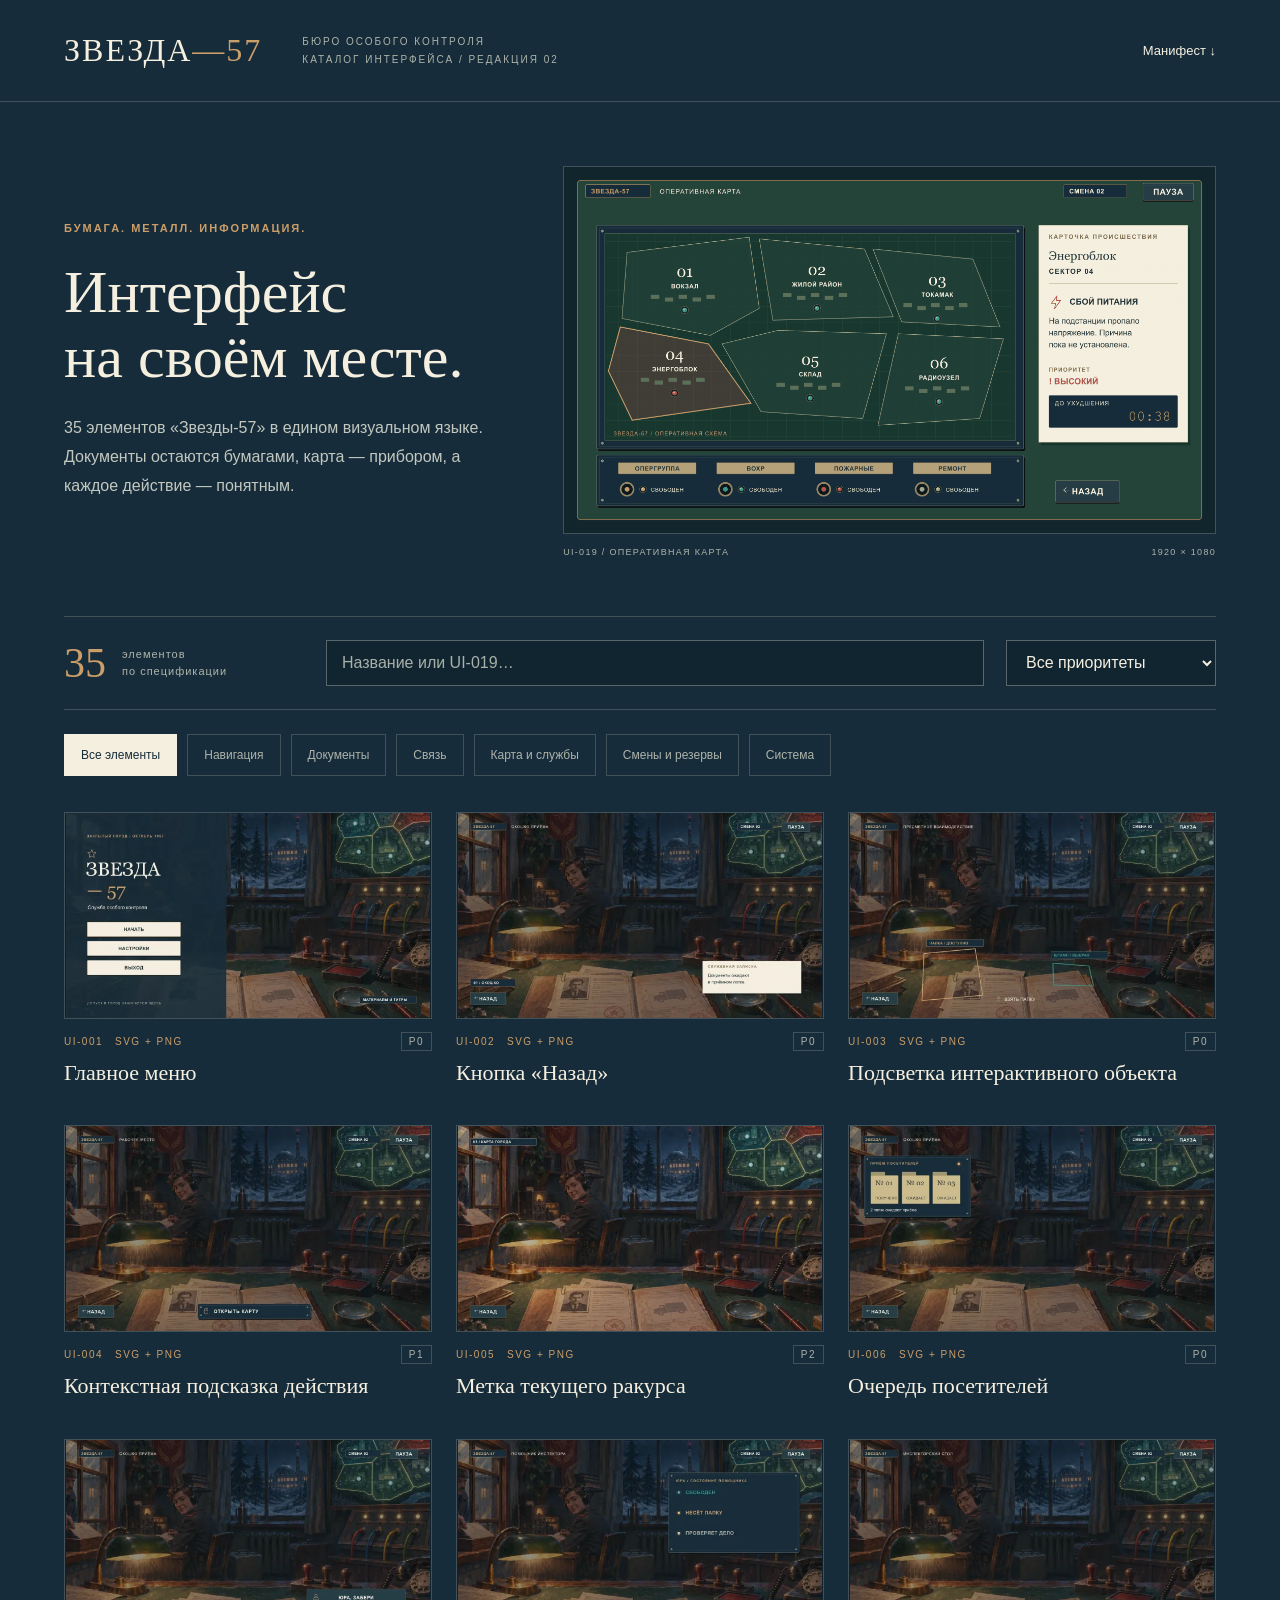
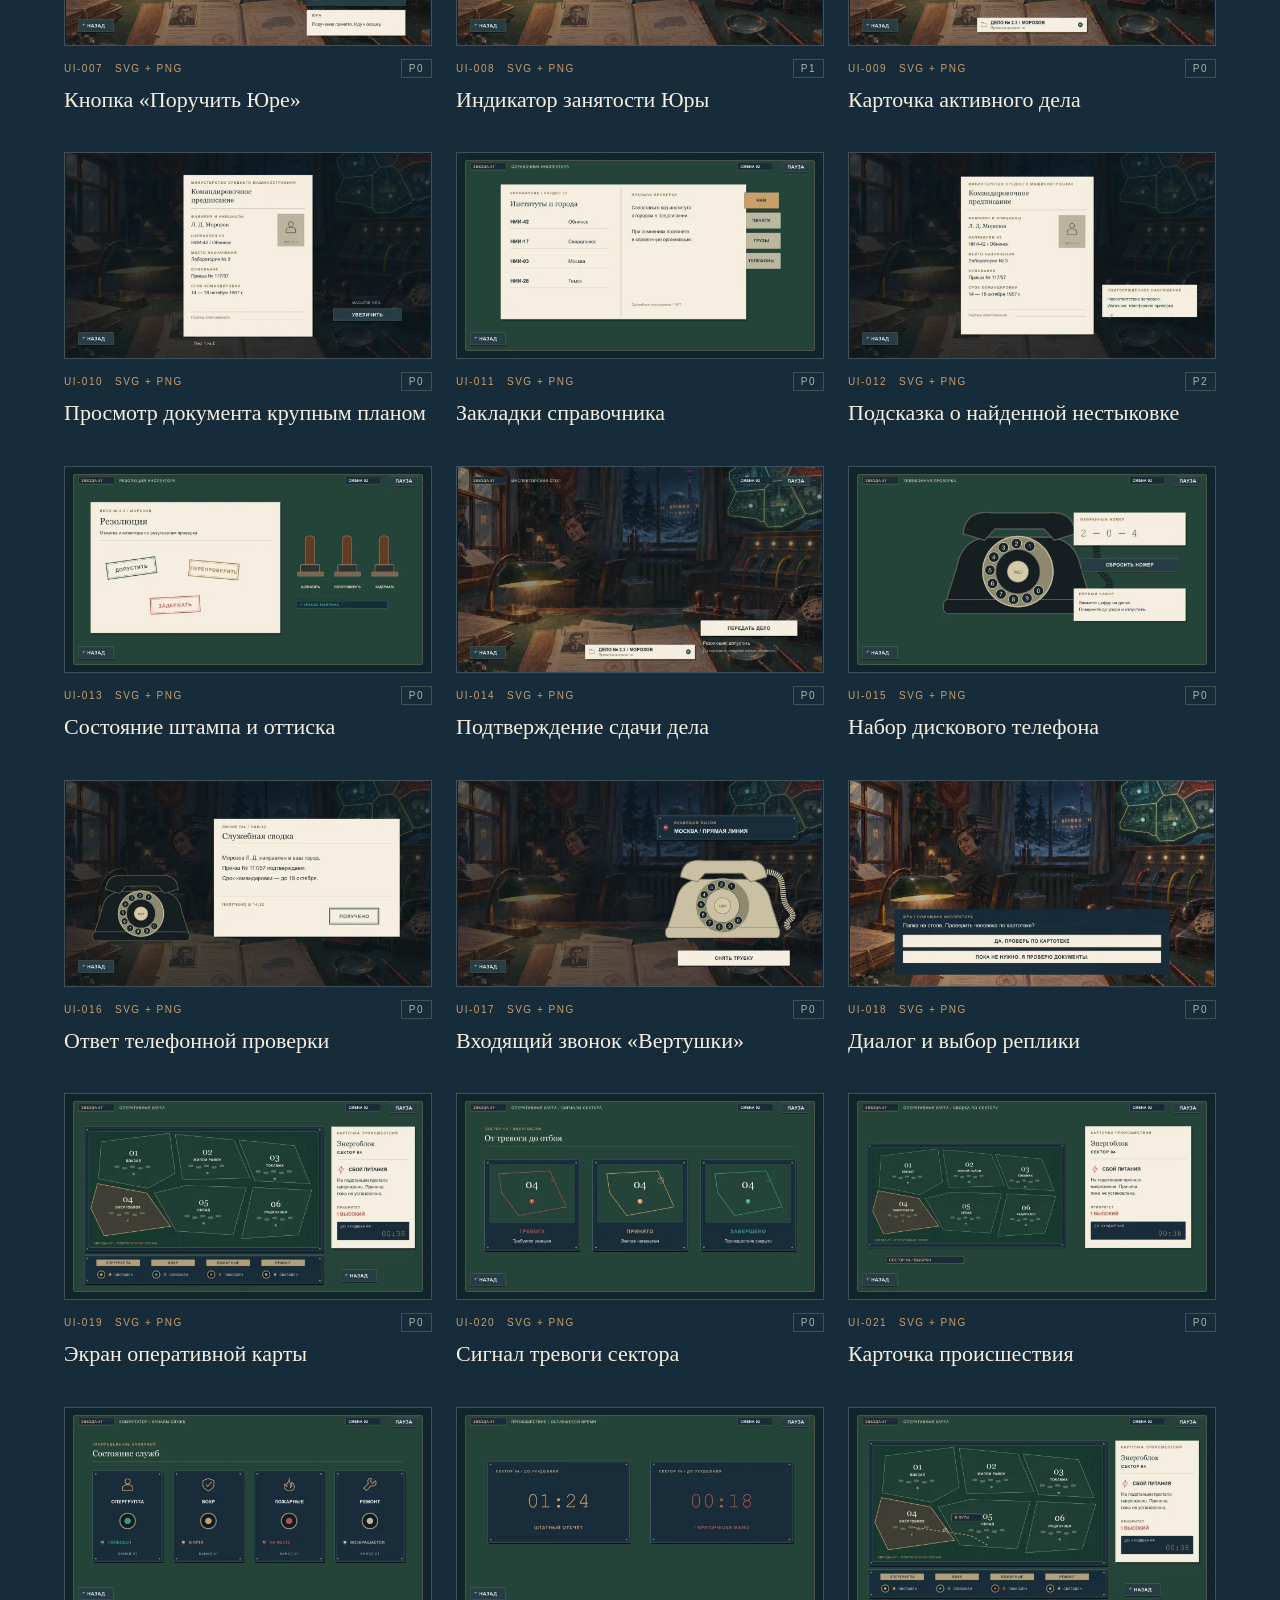
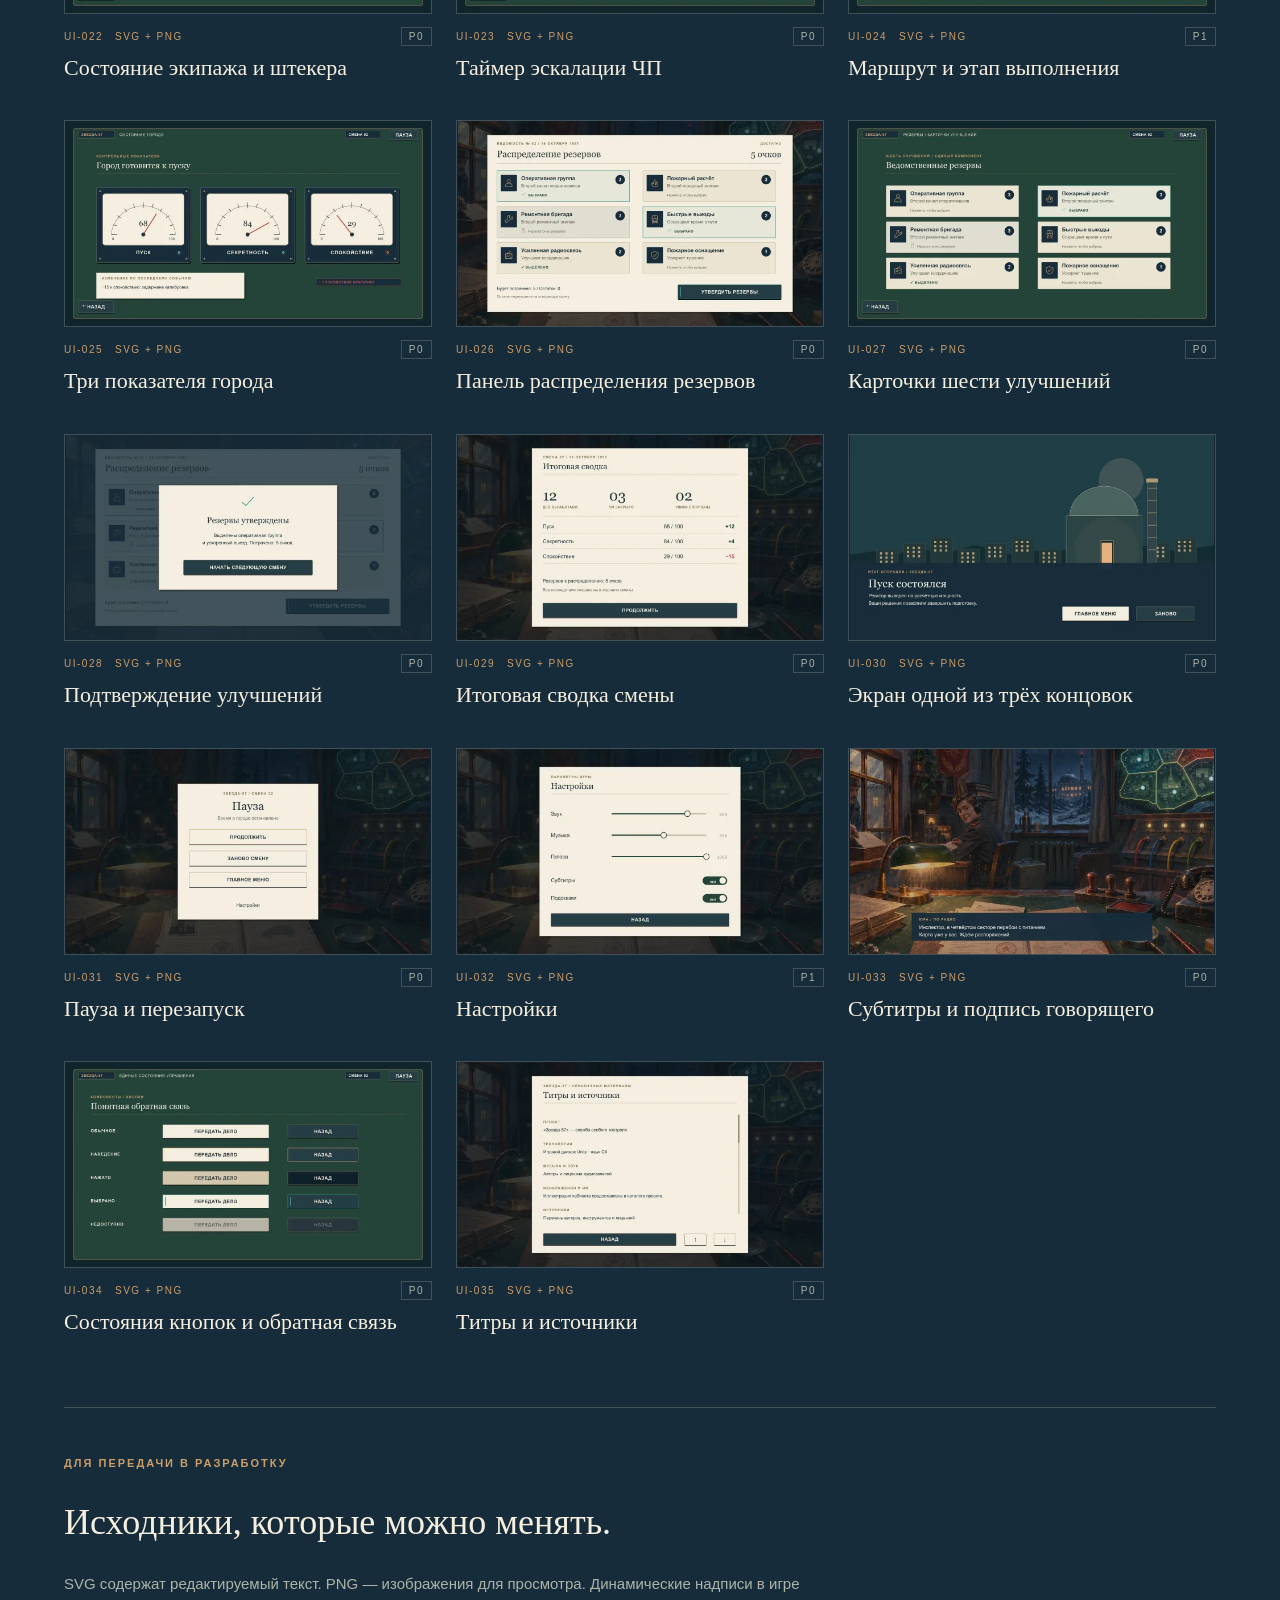
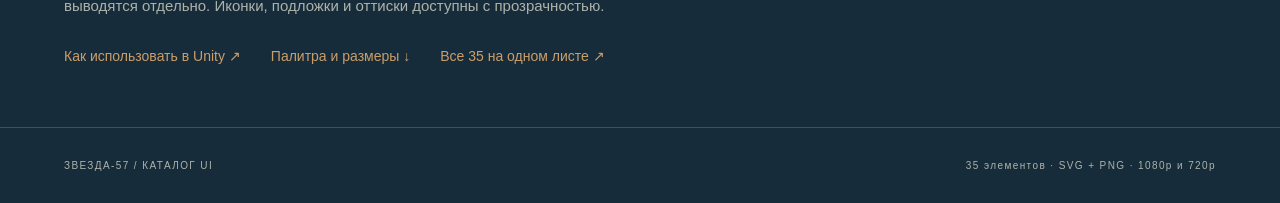
==== UI/index.html @ 7a507586 "Redesign all 35 Zvezda-57 UI elements from the production catalog" ====
<!doctype html>
<html lang="ru">
<head>
  <meta charset="utf-8"><meta name="viewport" content="width=device-width, initial-scale=1">
  <title>Звезда-57 — 35 элементов интерфейса</title>
  <meta name="description" content="Новый комплект UI Звезды-57: 35 редактируемых макетов, состояния, PNG и SVG для передачи в Unity.">
  <link rel="stylesheet" href="gallery.css">
</head>
<body>
  <header class="masthead"><a class="wordmark" href="../">ЗВЕЗДА<span>—57</span></a><span class="edition">БЮРО ОСОБОГО КОНТРОЛЯ<br>КАТАЛОГ ИНТЕРФЕЙСА / РЕДАКЦИЯ 02</span><a class="header-link" href="manifest.json" download>Манифест ↓</a></header>
  <main>
    <section class="intro"><div><p class="eyebrow">БУМАГА. МЕТАЛЛ. ИНФОРМАЦИЯ.</p><h1>Интерфейс<br>на своём месте.</h1><p class="lead">35 элементов «Звезды-57» в едином визуальном языке. Документы остаются бумагами, карта — прибором, а каждое действие — понятным.</p></div><figure class="cover"><img src="Previews/720p/UI_019_MAP.png" alt="Новый экран оперативной карты" width="1280" height="720"><figcaption><span>UI-019 / ОПЕРАТИВНАЯ КАРТА</span><span>1920 × 1080</span></figcaption></figure></section>
    <section class="toolbar" aria-label="Фильтры каталога"><div class="count"><strong id="count">35</strong><span>элементов<br>по спецификации</span></div><label class="search"><span class="sr-only">Поиск по названию или ID</span><input id="search" type="search" placeholder="Название или UI-019…" autocomplete="off"></label><label class="priority"><span class="sr-only">Приоритет</span><select id="priority"><option value="all">Все приоритеты</option><option>P0</option><option>P1</option><option>P2</option></select></label></section>
    <nav id="groups" class="groups" aria-label="Разделы интерфейса"></nav>
    <section id="catalog" class="catalog" aria-label="Макеты интерфейса"></section>
    <p class="empty" id="empty" hidden>Совпадений нет. Попробуйте другое название или ID.</p>
    <section class="handoff"><p class="eyebrow">ДЛЯ ПЕРЕДАЧИ В РАЗРАБОТКУ</p><h2>Исходники, которые можно менять.</h2><p>SVG содержат редактируемый текст. PNG — изображения для просмотра. Динамические надписи в игре выводятся отдельно. Иконки, подложки и оттиски доступны с прозрачностью.</p><div class="handoff-links"><a href="README.md">Как использовать в Unity ↗</a><a href="Materials/design-tokens.json" download>Палитра и размеры ↓</a><a href="Previews/overview.png" target="_blank" rel="noopener">Все 35 на одном листе ↗</a></div></section>
  </main>
  <footer><span>ЗВЕЗДА-57 / КАТАЛОГ UI</span><span>35 элементов · SVG + PNG · 1080p и 720p</span></footer>
  <dialog id="viewer" aria-labelledby="viewer-title"><div class="viewer-head"><div><span id="viewer-id" class="eyebrow"></span><h2 id="viewer-title"></h2></div><button id="close" type="button" aria-label="Закрыть просмотр">Закрыть ×</button></div><div class="viewer-image"><img id="full" alt="" width="1920" height="1080"></div><div id="variants" class="variants" hidden></div><div class="viewer-detail"><div><h3>Размещение и работа</h3><p id="location"></p><p id="behavior"></p></div><div><h3>Передача в Unity</h3><p id="handoff"></p><div class="downloads"><a id="svg-link" download>SVG ↓</a><a id="png-link" download>PNG 1080p ↓</a><a id="small-link" download>PNG 720p ↓</a></div></div></div><div class="viewer-nav"><button id="prev" type="button">← Предыдущий</button><span id="position"></span><button id="next" type="button">Следующий →</button></div></dialog>
  <script type="module" src="gallery.js"></script>
</body></html>
---- UI/gallery.css ----
:root{color-scheme:dark;--navy:#172c3a;--paper:#f5efe0;--amber:#cb9e69;--mint:#3a998a;--muted:#adb3aa;--edge:#40515a;--dark:#10222d}*{box-sizing:border-box}body{margin:0;background:var(--navy);color:var(--paper);font-family:Arial,sans-serif;line-height:1.5}a{color:inherit;text-decoration:none}button,input,select{font:inherit}button,a,input,select{touch-action:manipulation}button:focus-visible,a:focus-visible,input:focus-visible,select:focus-visible{outline:3px solid var(--amber);outline-offset:5px}button{cursor:pointer}a:hover{color:var(--amber)}.masthead{max-width:1680px;margin:auto;padding:32px 64px;display:flex;gap:40px;align-items:center;border-bottom:1px solid var(--edge)}.wordmark{font:32px Georgia,serif;letter-spacing:2px}.wordmark span{color:var(--amber)}.edition{font-size:10px;line-height:1.8;letter-spacing:2px;color:var(--muted)}.header-link{margin-left:auto;font-size:13px}main{max-width:1680px;margin:auto;padding:0 64px}.intro{display:grid;grid-template-columns:.8fr 1.2fr;gap:64px;padding:64px 0 56px;align-items:center}.eyebrow{color:var(--amber);font-size:11px;font-weight:bold;letter-spacing:2px}h1{font:clamp(42px,4.7vw,74px)/1.08 Georgia,serif;margin:24px 0}.lead{font-size:16px;color:#c2c8bf;max-width:445px;line-height:1.8}.cover{margin:0}.cover img{display:block;width:100%;height:auto;border:1px solid var(--edge)}figcaption{display:flex;justify-content:space-between;font-size:9px;letter-spacing:1.3px;margin-top:12px;color:var(--muted)}.toolbar{border-top:1px solid var(--edge);border-bottom:1px solid var(--edge);padding:22px 0;display:flex;gap:22px;align-items:center}.count{display:flex;align-items:center;gap:16px;min-width:240px}.count strong{font:42px Georgia,serif;color:var(--amber)}.count span{font-size:11px;letter-spacing:1px;color:var(--muted)}.search{flex:1}.search input,select{width:100%;min-height:46px;border:1px solid #57676c;background:#112530;padding:10px 15px;color:var(--paper);border-radius:0}.search input::placeholder{color:#a9b0a9}.priority{width:210px}.groups{display:flex;gap:10px;flex-wrap:wrap;padding:24px 0 36px}.groups button{background:transparent;color:var(--muted);border:1px solid var(--edge);padding:10px 16px;font-size:12px;min-height:42px}.groups button[aria-pressed=true]{background:var(--paper);color:var(--navy);border-color:var(--paper)}.catalog{display:grid;grid-template-columns:repeat(3,minmax(0,1fr));gap:38px 24px}.ui-card{border:0;padding:0;background:transparent;color:inherit;text-align:left;min-width:0;cursor:pointer}.thumb{aspect-ratio:16/9;overflow:hidden;border:1px solid var(--edge);background:var(--dark)}.thumb img{width:100%;height:100%;object-fit:contain;display:block;transition:transform .18s}.ui-card:hover .thumb{border-color:var(--amber)}.ui-card:hover img{transform:scale(1.025)}.card-meta{display:flex;align-items:center;gap:12px;margin:13px 0 6px;font-size:10px;letter-spacing:1.5px;color:var(--amber)}.card-meta .p{margin-left:auto;color:var(--muted);border:1px solid var(--edge);padding:1px 7px}.ui-card h2{font:22px/1.3 Georgia,serif;margin:8px 0 0}.empty{padding:60px 0;color:var(--muted)}.handoff{margin:70px 0 60px;padding-top:36px;border-top:1px solid var(--edge)}.handoff h2{font:36px Georgia,serif}.handoff p:not(.eyebrow){color:var(--muted);max-width:760px;font-size:15px}.handoff-links{display:flex;flex-wrap:wrap;gap:30px;margin-top:28px;font-size:14px;color:var(--amber)}footer{max-width:1680px;padding:30px 64px;margin:auto;border-top:1px solid var(--edge);display:flex;justify-content:space-between;font-size:10px;letter-spacing:1.4px;color:var(--muted)}dialog{width:min(1500px,96vw);max-height:94vh;padding:24px;background:var(--dark);color:var(--paper);border:1px solid #6f7568;overflow:auto}dialog::backdrop{background:#071219e8}.viewer-head{display:flex;align-items:center;justify-content:space-between;gap:24px;padding:0 0 18px}.viewer-head h2{font:28px Georgia,serif;margin:8px 0 0}.viewer-head button,.viewer-nav button{border:1px solid var(--edge);background:transparent;color:var(--paper);padding:12px 16px;min-height:44px}.viewer-image img{width:100%;height:auto;display:block}.viewer-detail{display:grid;grid-template-columns:1fr 1fr;gap:40px;padding:12px 0}.viewer-detail h3{font-size:12px;letter-spacing:1.5px;color:var(--amber);text-transform:uppercase}.viewer-detail p{font-size:14px;color:#c2c8bf;line-height:1.7}.downloads{display:flex;gap:22px;flex-wrap:wrap;color:var(--amber);font-size:13px}.viewer-nav{display:flex;justify-content:space-between;align-items:center;gap:15px;border-top:1px solid var(--edge);padding-top:16px;margin-top:20px}.viewer-nav span{font:14px 'Courier New',monospace;color:var(--muted)}.variants{display:flex;gap:12px;padding:16px 0}.variants[hidden]{display:none}.variants button{padding:10px 16px;background:transparent;border:1px solid var(--edge);color:var(--paper)}.variants button[aria-pressed=true]{border-color:var(--amber);color:var(--amber)}.sr-only{position:absolute;width:1px;height:1px;overflow:hidden;clip:rect(0,0,0,0)}@media(max-width:1100px){main{padding:0 32px}.masthead,footer{padding:24px 32px}.intro{gap:30px}.catalog{grid-template-columns:repeat(2,minmax(0,1fr))}}@media(max-width:650px){main{padding:0 20px}.masthead{padding:20px;gap:15px}.wordmark{font-size:23px}.edition{display:none}.header-link{font-size:11px}.intro{display:flex;flex-direction:column;align-items:stretch;padding:30px 0;gap:20px}h1{font-size:46px}.lead{font-size:14px}.toolbar{flex-wrap:wrap;gap:14px}.count{min-width:0;flex:1}.priority{width:160px}.search{flex-basis:100%;order:3}.catalog{grid-template-columns:1fr;gap:30px}.groups{gap:7px;padding-bottom:25px}.groups button{font-size:11px;padding:8px 10px}.ui-card h2{font-size:22px}.handoff h2{font-size:30px}footer{padding:20px;flex-direction:column;gap:12px}.viewer-detail{grid-template-columns:1fr;gap:4px}.viewer-head h2{font-size:21px}.viewer-head button{font-size:12px;padding:10px}.viewer-nav button{font-size:12px;padding:10px}.viewer-nav span{font-size:11px}.variants{flex-wrap:wrap}dialog{padding:15px}.viewer-image{margin:0 -7px}}@media(prefers-reduced-motion:reduce){*{scroll-behavior:auto!important;transition:none!important}}
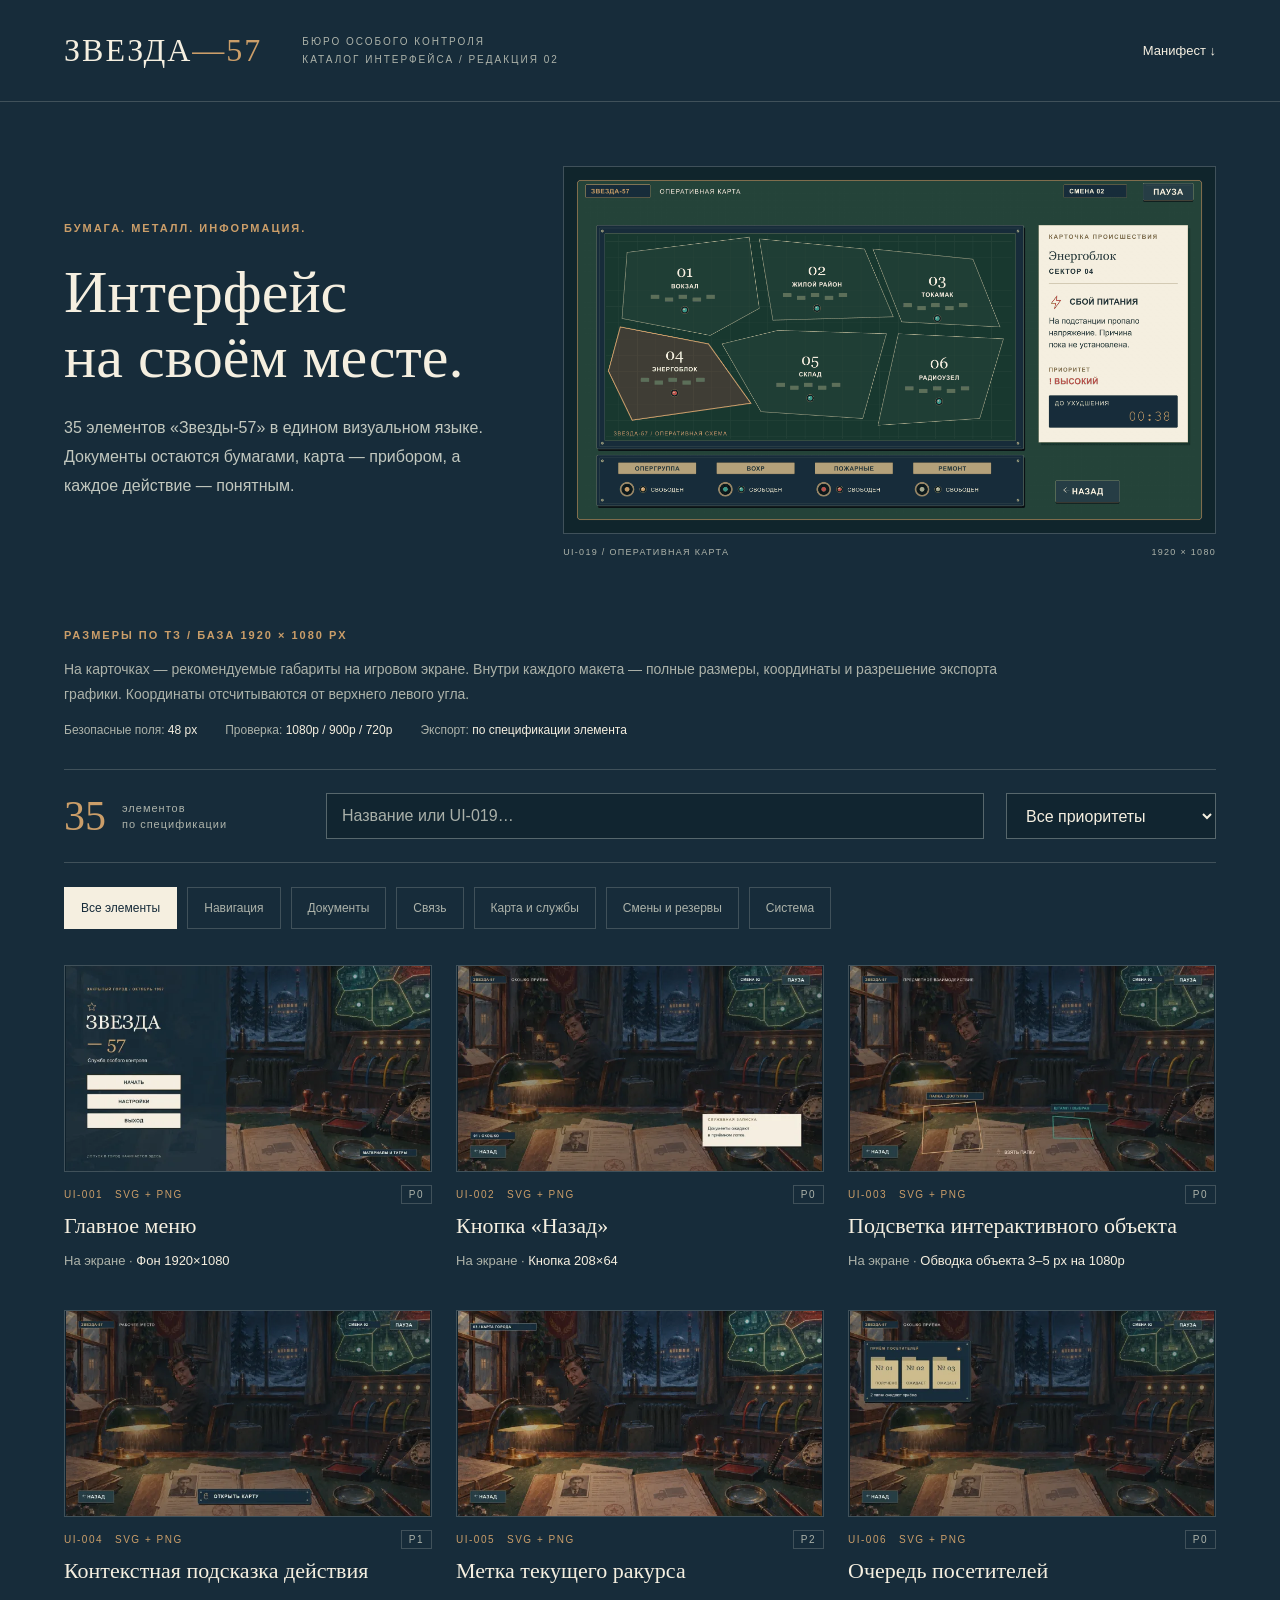
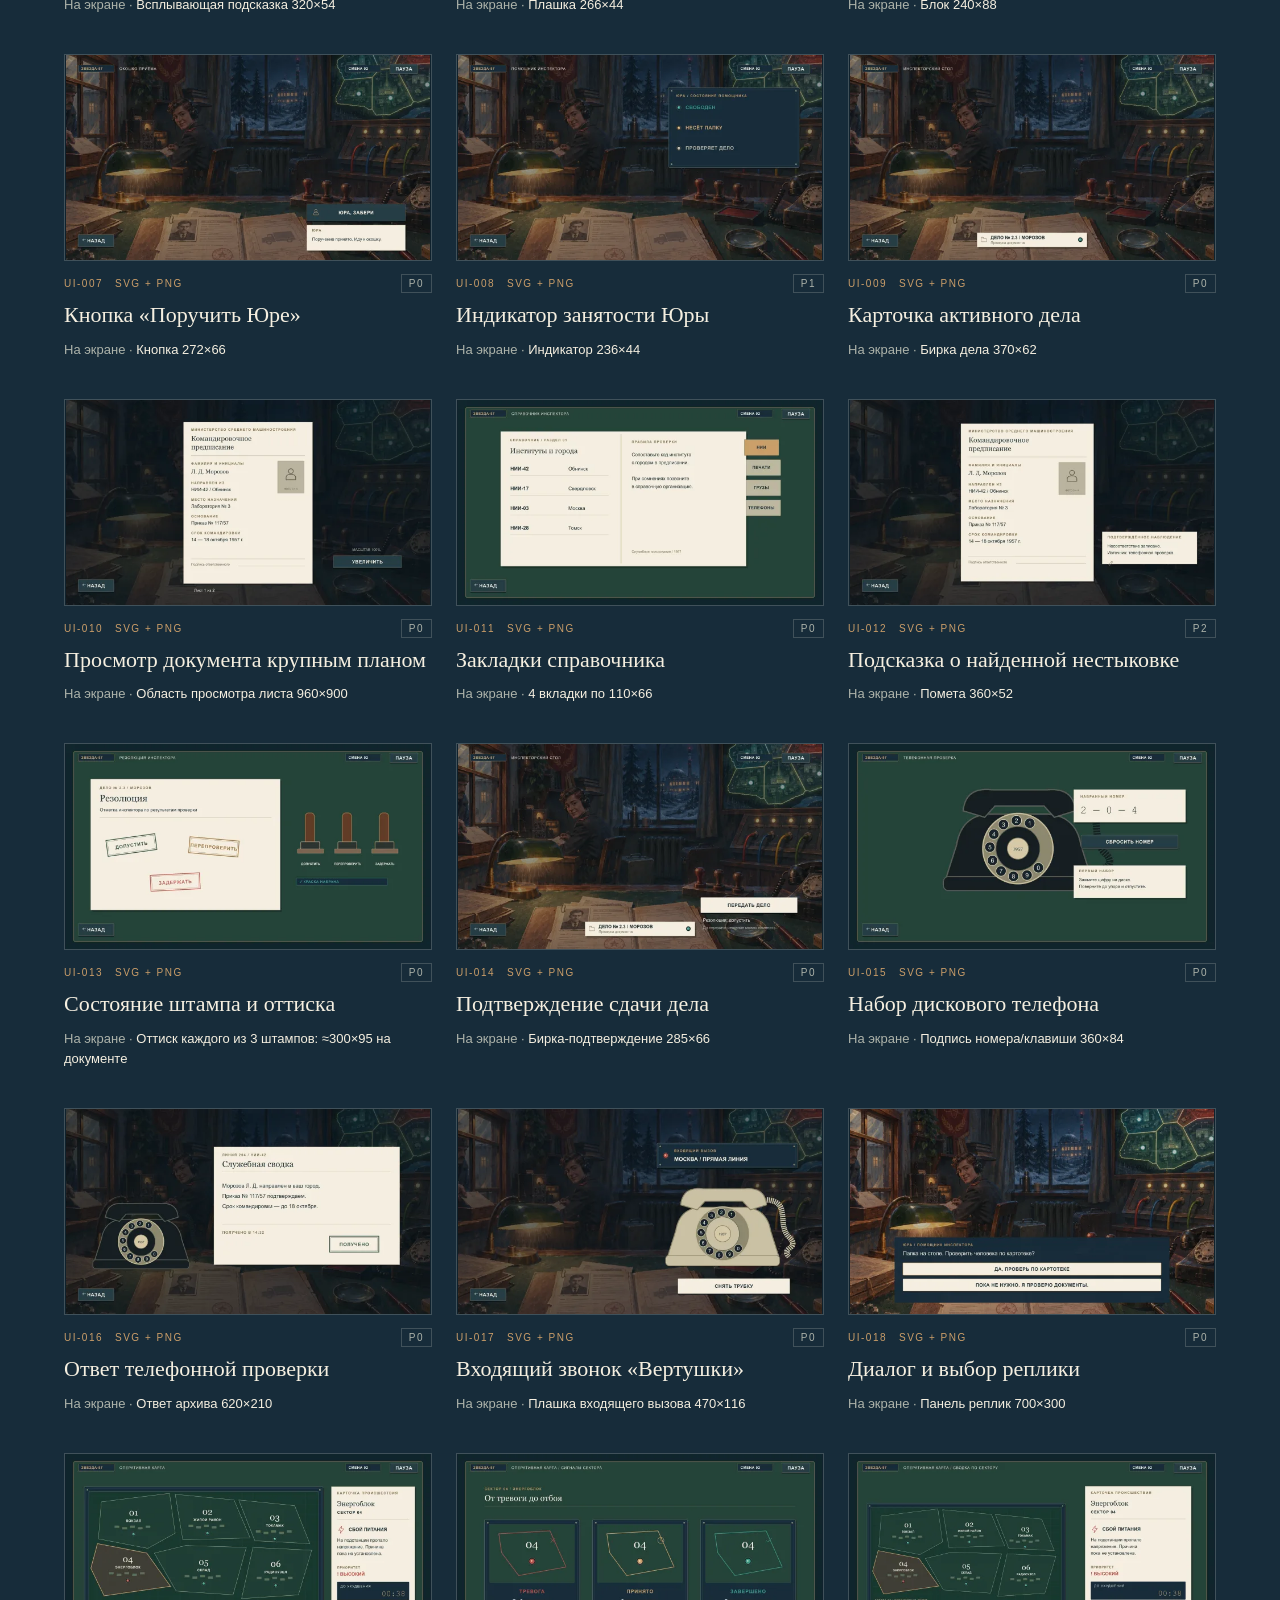
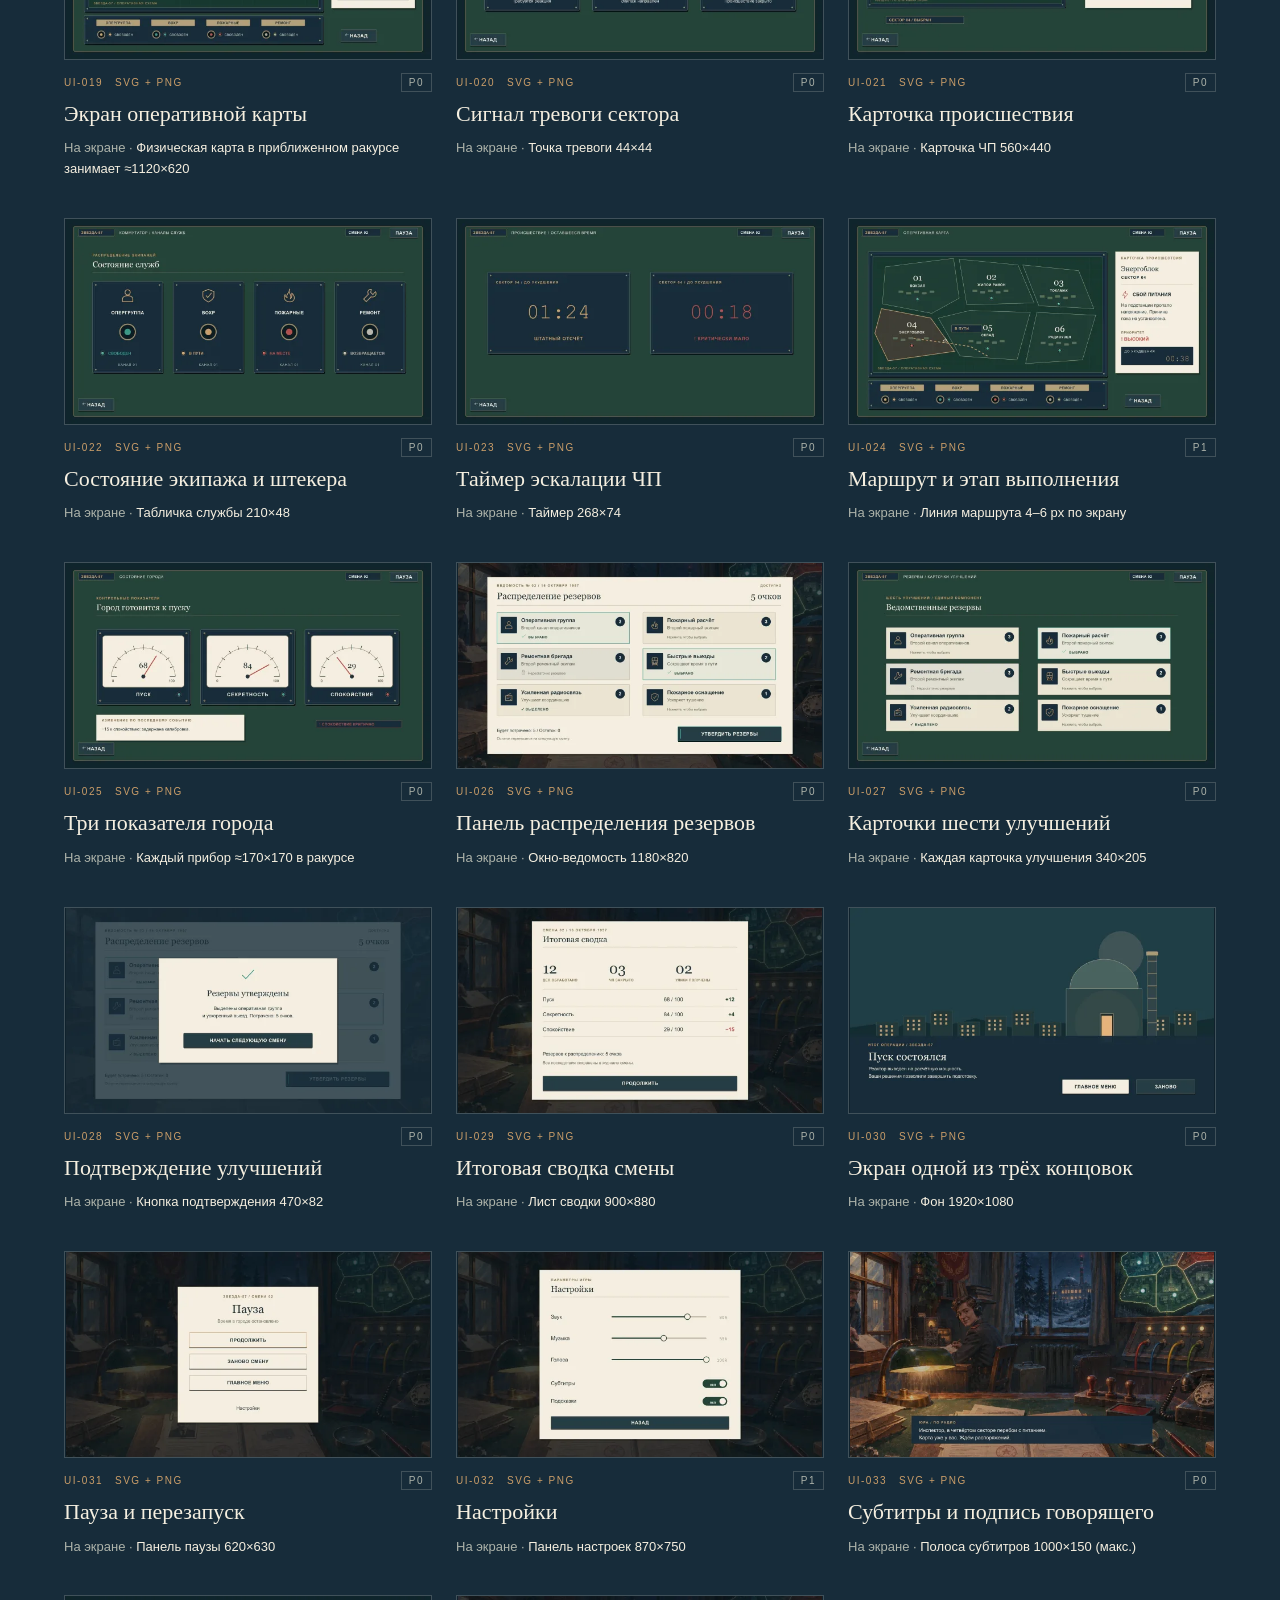
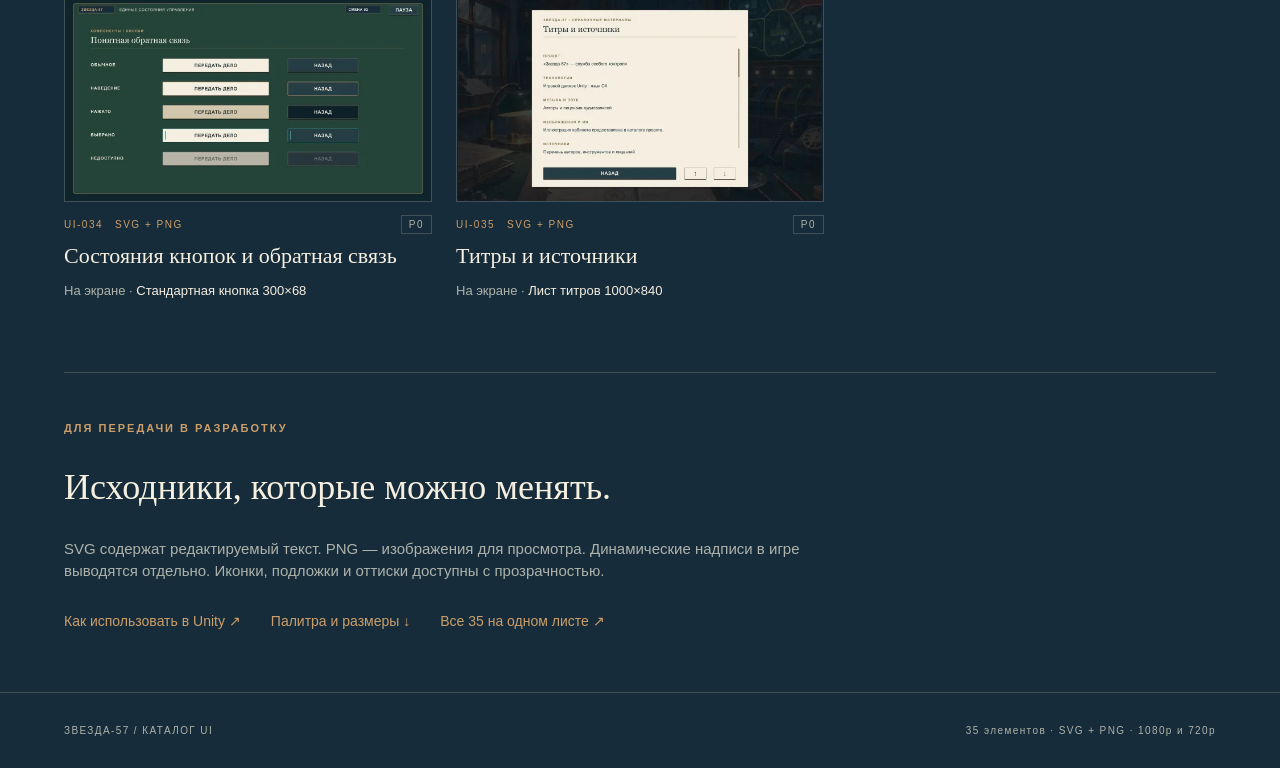
==== commit d2950022: "Add screen dimensions, positions and export sizes for all UI elements" ====
--- a/UI/index.html
+++ b/UI/index.html
@@ -4,12 +4,14 @@
   <meta charset="utf-8"><meta name="viewport" content="width=device-width, initial-scale=1">
   <title>Звезда-57 — 35 элементов интерфейса</title>
   <meta name="description" content="Новый комплект UI Звезды-57: 35 редактируемых макетов, состояния, PNG и SVG для передачи в Unity.">
-  <link rel="stylesheet" href="gallery.css">
+  <link rel="stylesheet" href="gallery.css?v=dimensions-20261113">
+  <link rel="stylesheet" href="dimensions.css?v=dimensions-20261113">
 </head>
 <body>
   <header class="masthead"><a class="wordmark" href="../">ЗВЕЗДА<span>—57</span></a><span class="edition">БЮРО ОСОБОГО КОНТРОЛЯ<br>КАТАЛОГ ИНТЕРФЕЙСА / РЕДАКЦИЯ 02</span><a class="header-link" href="manifest.json" download>Манифест ↓</a></header>
   <main>
     <section class="intro"><div><p class="eyebrow">БУМАГА. МЕТАЛЛ. ИНФОРМАЦИЯ.</p><h1>Интерфейс<br>на своём месте.</h1><p class="lead">35 элементов «Звезды-57» в едином визуальном языке. Документы остаются бумагами, карта — прибором, а каждое действие — понятным.</p></div><figure class="cover"><img src="Previews/720p/UI_019_MAP.png" alt="Новый экран оперативной карты" width="1280" height="720"><figcaption><span>UI-019 / ОПЕРАТИВНАЯ КАРТА</span><span>1920 × 1080</span></figcaption></figure></section>
+    <section class="dimension-guide" aria-labelledby="dimension-guide-title"><p class="eyebrow" id="dimension-guide-title">РАЗМЕРЫ ПО ТЗ / БАЗА 1920 × 1080 PX</p><p>На карточках — рекомендуемые габариты на игровом экране. Внутри каждого макета — полные размеры, координаты и разрешение экспорта графики. Координаты отсчитываются от верхнего левого угла.</p><div class="dimension-reference"><span>Безопасные поля: <strong>48 px</strong></span><span>Проверка: <strong>1080p / 900p / 720p</strong></span><span>Экспорт: <strong>по спецификации элемента</strong></span></div></section>
     <section class="toolbar" aria-label="Фильтры каталога"><div class="count"><strong id="count">35</strong><span>элементов<br>по спецификации</span></div><label class="search"><span class="sr-only">Поиск по названию или ID</span><input id="search" type="search" placeholder="Название или UI-019…" autocomplete="off"></label><label class="priority"><span class="sr-only">Приоритет</span><select id="priority"><option value="all">Все приоритеты</option><option>P0</option><option>P1</option><option>P2</option></select></label></section>
     <nav id="groups" class="groups" aria-label="Разделы интерфейса"></nav>
     <section id="catalog" class="catalog" aria-label="Макеты интерфейса"></section>
@@ -17,6 +19,6 @@
     <section class="handoff"><p class="eyebrow">ДЛЯ ПЕРЕДАЧИ В РАЗРАБОТКУ</p><h2>Исходники, которые можно менять.</h2><p>SVG содержат редактируемый текст. PNG — изображения для просмотра. Динамические надписи в игре выводятся отдельно. Иконки, подложки и оттиски доступны с прозрачностью.</p><div class="handoff-links"><a href="README.md">Как использовать в Unity ↗</a><a href="Materials/design-tokens.json" download>Палитра и размеры ↓</a><a href="Previews/overview.png" target="_blank" rel="noopener">Все 35 на одном листе ↗</a></div></section>
   </main>
   <footer><span>ЗВЕЗДА-57 / КАТАЛОГ UI</span><span>35 элементов · SVG + PNG · 1080p и 720p</span></footer>
-  <dialog id="viewer" aria-labelledby="viewer-title"><div class="viewer-head"><div><span id="viewer-id" class="eyebrow"></span><h2 id="viewer-title"></h2></div><button id="close" type="button" aria-label="Закрыть просмотр">Закрыть ×</button></div><div class="viewer-image"><img id="full" alt="" width="1920" height="1080"></div><div id="variants" class="variants" hidden></div><div class="viewer-detail"><div><h3>Размещение и работа</h3><p id="location"></p><p id="behavior"></p></div><div><h3>Передача в Unity</h3><p id="handoff"></p><div class="downloads"><a id="svg-link" download>SVG ↓</a><a id="png-link" download>PNG 1080p ↓</a><a id="small-link" download>PNG 720p ↓</a></div></div></div><div class="viewer-nav"><button id="prev" type="button">← Предыдущий</button><span id="position"></span><button id="next" type="button">Следующий →</button></div></dialog>
-  <script type="module" src="gallery.js"></script>
+  <dialog id="viewer" aria-labelledby="viewer-title"><div class="viewer-head"><div><span id="viewer-id" class="eyebrow"></span><h2 id="viewer-title"></h2></div><button id="close" type="button" aria-label="Закрыть просмотр">Закрыть ×</button></div><section class="dimensions" aria-labelledby="dimensions-title"><h3 id="dimensions-title">Размеры по ТЗ · база 1920 × 1080 px</h3><dl><div><dt>На игровом экране</dt><dd id="screen-size"></dd></div><div><dt>Расположение</dt><dd id="screen-position"></dd></div><div><dt>Экспорт графики</dt><dd id="export-size"></dd></div></dl><p>Экранные размеры и координаты — ориентиры для первого макета. В Unity используются якоря; размер физических 3D-предметов зависит от камеры.</p></section><div class="viewer-image"><img id="full" alt="" width="1920" height="1080"></div><div id="variants" class="variants" hidden></div><div class="viewer-detail"><div><h3>Размещение и работа</h3><p id="location"></p><p id="behavior"></p></div><div><h3>Передача в Unity</h3><p id="handoff"></p><div class="downloads"><a id="svg-link" download>SVG ↓</a><a id="png-link" download>PNG 1080p ↓</a><a id="small-link" download>PNG 720p ↓</a></div></div></div><div class="viewer-nav"><button id="prev" type="button">← Предыдущий</button><span id="position"></span><button id="next" type="button">Следующий →</button></div></dialog>
+  <script type="module" src="gallery.js?v=dimensions-20261113"></script>
 </body></html>
--- a/UI/dimensions.css
+++ b/UI/dimensions.css
@@ -0,0 +1,14 @@
+.dimension-guide{padding:0 0 30px}
+.dimension-guide>p:not(.eyebrow){max-width:950px;color:var(--muted);font-size:14px;line-height:1.8}
+.dimension-reference{display:flex;flex-wrap:wrap;gap:12px 28px;font-size:12px;color:var(--muted)}
+.dimension-reference strong{font-weight:400;color:var(--paper)}
+.ui-card{align-self:start}
+.card-dimensions{font-size:13px;line-height:1.6;color:var(--paper);margin:10px 0 0;overflow-wrap:anywhere}
+.card-dimensions span{color:var(--muted)}
+.dimensions{padding:18px 0 22px;margin-bottom:20px;border-top:1px solid var(--edge);border-bottom:1px solid var(--edge)}
+.dimensions h3{font-size:12px;font-weight:400;letter-spacing:1.3px;color:var(--amber);margin:0 0 16px}
+.dimensions dl{display:grid;grid-template-columns:1fr 1fr 1fr;gap:28px;margin:0}
+.dimensions dt{font-size:12px;color:var(--muted);margin-bottom:8px}
+.dimensions dd{font-size:14px;line-height:1.65;margin:0;overflow-wrap:anywhere}
+.dimensions>p{font-size:11px;color:var(--muted);line-height:1.7;margin:16px 0 0}
+@media(max-width:800px){.dimensions dl{grid-template-columns:1fr;gap:16px}.dimension-reference{gap:8px 20px}.dimensions{padding:16px 0}.dimensions h3{font-size:11px}}
